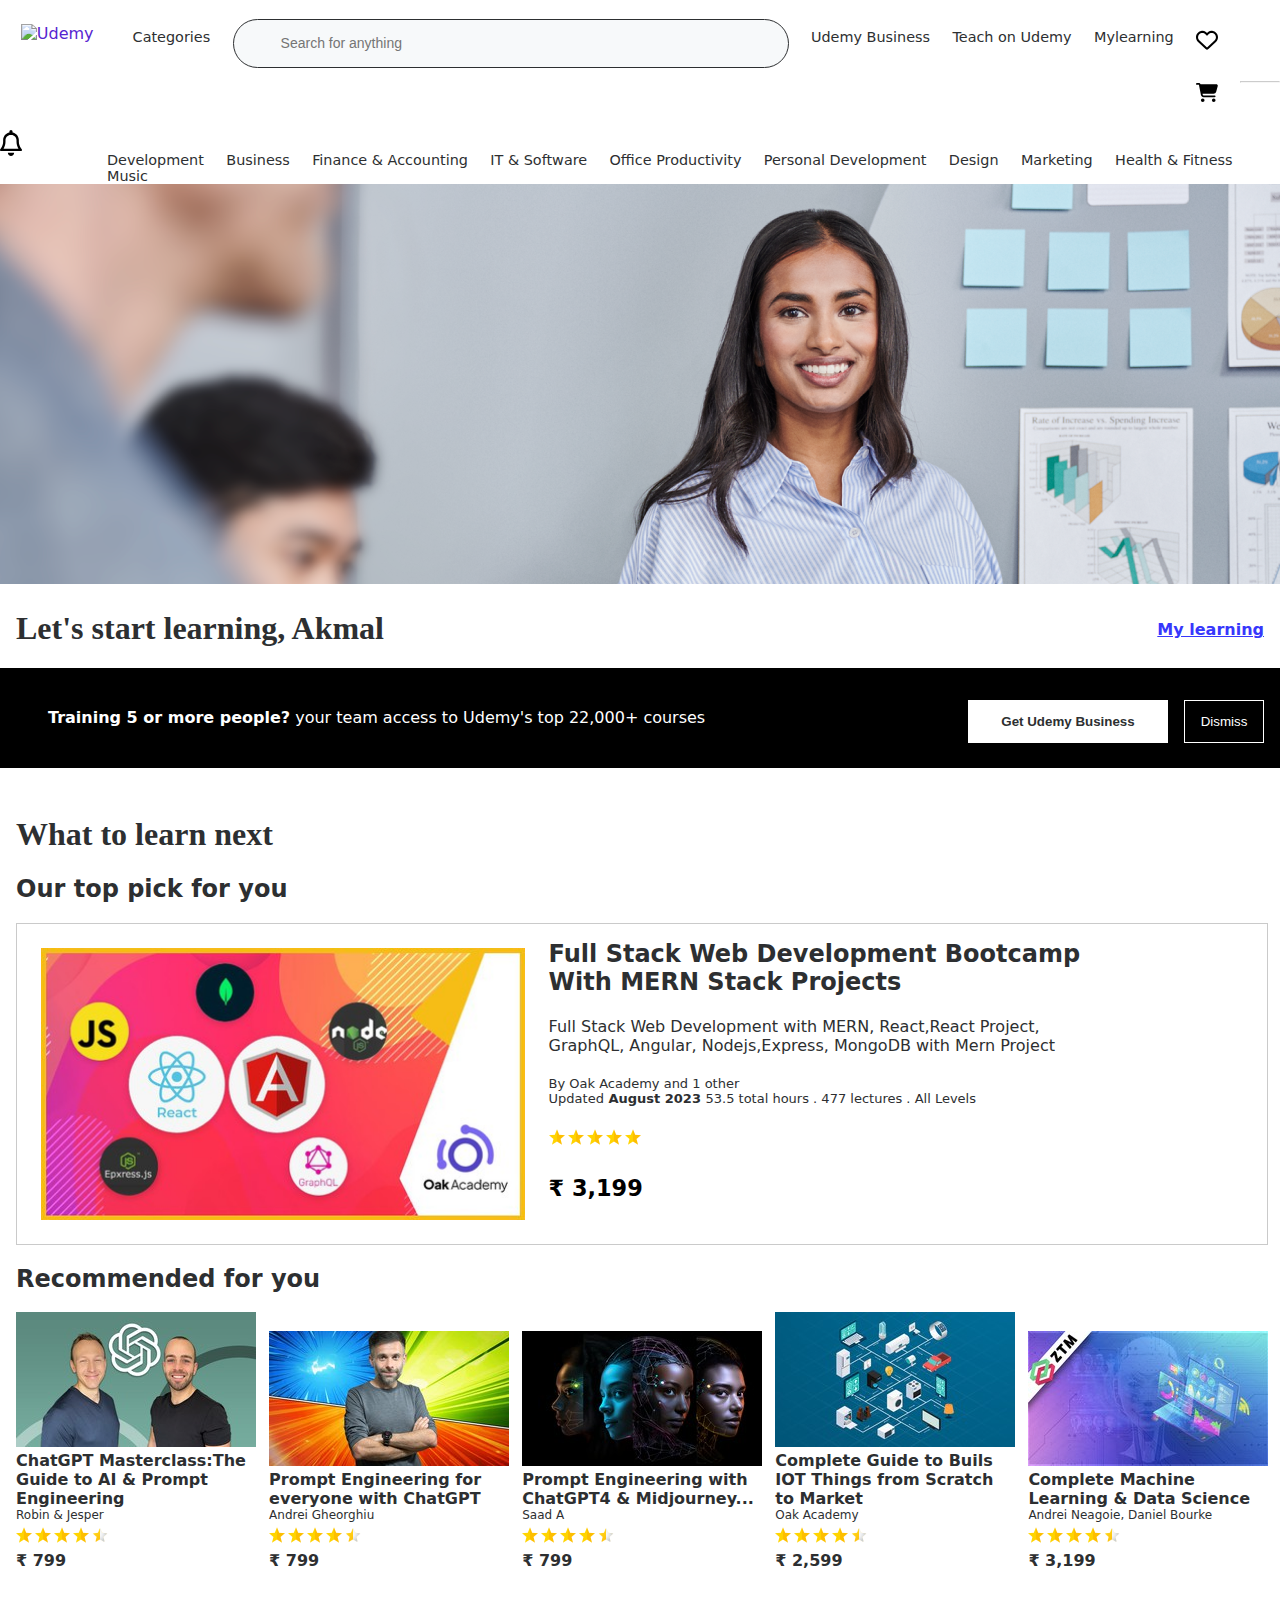
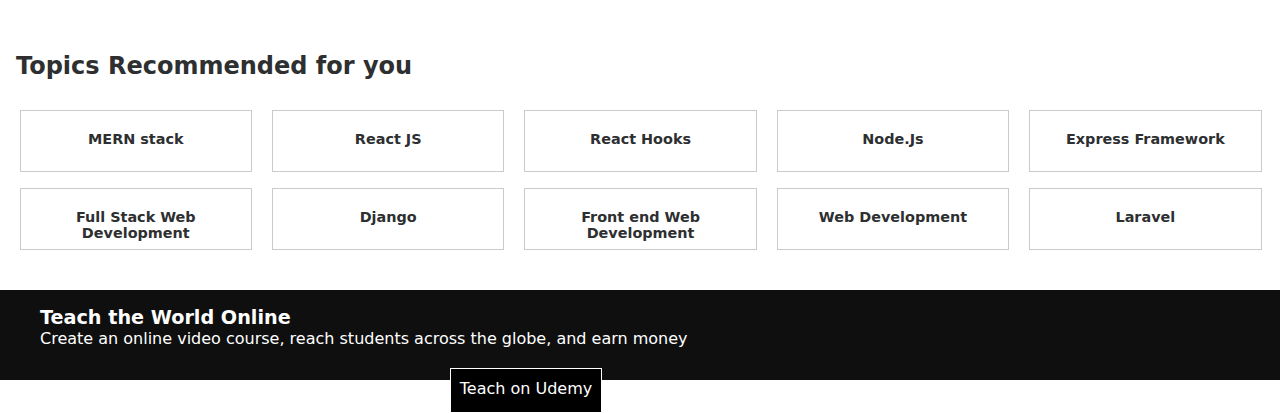
==== udemy home page/index.html @ 1640cf01 "Add files via upload" ====
<!DOCTYPE html>
<html lang="en">
<head>
    <meta charset="UTF-8">
    <meta name="viewport" content="width=device-width, initial-scale=1.0">
    <title>Online courses learn anything - Transform your life today</title>
    <link rel="stylesheet" href="styles.css">
    <link rel="icon" href="udemy_logo_icon_249323.ico">
</head>
<body>
    <div class="container">
        <header>
            <div class="header">
                <div class="logo-udemy">
                    <a href="index.html">
                        <img class="logo-img" src="https://www.udemy.com/staticx/udemy/images/v7/logo-udemy.svg" alt="Udemy" width="91" height="34" loading="lazy">
                    </a>
                </div>
                <nav class="items">
                    <a class="inline-elements" href="#"> Categories</a>
                    <div class="search-box">
                        <input type="text" placeholder="Search for anything">
                    </div>
                    <a class="inline-elements" href="#"> Udemy Business</a>
                    <a class="inline-elements" href="#"> Teach on Udemy</a>
                    <a class="inline-elements" href="#"> Mylearning</a>
                </nav>
                <div class="icons">
                    <a href="#">
                        <img class="heart" src="heart-regular.svg" alt="Favourites">
                    </a>
                </div>
                <div class="icons">
                    <a href="#">
                        <img class="cart" src="cart-shopping-solid.svg" alt="">
                    </a>
                </div>
                <div class="icons">
                    <a href="#">
                        <img class="bell" src="bell-regular.svg" alt="">
                    </a>
                </div>
            </div>
            <hr>
            <nav class="items">
                <div class="spacing">
                    <a class="outer-elements" href="#">Development</a>
                    <a class="outer-elements" href="#">Business</a>
                    <a class="outer-elements" href="#">Finance & Accounting</a>
                    <a class="outer-elements" href="#">IT & Software</a>
                    <a class="outer-elements" href="#">Office Productivity</a>
                    <a class="outer-elements" href="#">Personal Development</a>
                    <a class="outer-elements" href="#">Design</a>
                    <a class="outer-elements" href="#">Marketing</a>
                    <a class="outer-elements" href="#">Health & Fitness</a>
                    <a class="outer-elements" href="#">Music</a>
                </div>
            </nav>
        </header>
        <div class="main-content">
            <div class="wallpaper">
                <img src="wallpaper.png" alt="wallpaper">
            </div>
            <div class="learning">
                <h1>Let's start learning, Akmal</h1>
                <a href="mylearning.html">My learning</a>
            </div>
            <div class="ad-banner">
                <p><b>Training 5 or more people?</b> your team access to Udemy's top 22,000+ courses</p>
                <input class="dismiss-btn" type="button" value="Dismiss">
                <input class="Get-btn" type="button" value="Get Udemy Business">
            </div>
            <div class="learning1">
                <h1>What to learn next</h1>
                <h2>Our top pick for you</h2>
            </div>
            <div class="main-box">
                <div class="suggestion-box">
                    <img class="image-s" src="photo.jpg" alt="">
                </div>
                <div class="description">
                    <h1>Full Stack Web Development Bootcamp<br>With MERN Stack Projects </h1>
                    <h4 class="para1">Full Stack Web Development with MERN, React,React Project,<br>GraphQL, Angular, Nodejs,Express, MongoDB with Mern Project</h4>
                    <h4 class="para2">By Oak Academy and 1 other<br>Updated<span> August 2023 </span> 53.5 total hours . 477 lectures . All Levels</h4>
                    <div class="star">
                        <img class="add-star" src="star.png" alt="">
                        <img class="add-star" src="star.png" alt="">
                        <img class="add-star" src="star.png" alt="">
                        <img class="add-star" src="star.png" alt="">
                        <img class="add-star" src="star.png" alt="">
                    </div>
                    <div class="price">&#8377; 3,199</div>
                </div>
            </div>
            <h2 class="recommend">Recommended for you</h2>
            <div class="recommended-section">
                <div class="course-card">
                    <div class="image-card">
                        <img src="udemy1.jpg" alt="">
                    </div>
                    <div class="course-head">
                        ChatGPT Masterclass:The Guide to AI & Prompt Engineering
                    </div>
                    <div class="tutor"> 
                        Robin & Jesper
                    </div>
                    <div class="star">
                        <img class="add-star" src="star.png" alt="">
                        <img class="add-star" src="star.png" alt="">
                        <img class="add-star" src="star.png" alt="">
                        <img class="add-star" src="star.png" alt="">
                        <img class="add-star" src="icons8-star-half-empty-48.png" alt="">
                    </div>
                    <div class="card-price">&#8377; 799</div>
                </div>
                <div class="course-card">
                    <div class="image-card">
                        <img src="udemy2.jpg" alt="">
                    </div>
                    <div class="course-head">
                        Prompt Engineering for everyone with ChatGPT
                    </div>
                    <div class="tutor"> 
                        Andrei Gheorghiu
                    </div>
                    <div class="star">
                        <img class="add-star" src="star.png" alt="">
                        <img class="add-star" src="star.png" alt="">
                        <img class="add-star" src="star.png" alt="">
                        <img class="add-star" src="star.png" alt="">
                        <img class="add-star" src="icons8-star-half-empty-48.png" alt="">
                    </div>
                    <div class="card-price">&#8377; 799</div>
                </div>
                <div class="course-card">
                    <div class="image-card">
                        <img src="udemy3.jpg" alt="">
                    </div>
                    <div class="course-head">
                        Prompt Engineering with ChatGPT4 & Midjourney...
                    </div>
                    <div class="tutor"> 
                        Saad A
                    </div>
                    <div class="star">
                        <img class="add-star" src="star.png" alt="">
                        <img class="add-star" src="star.png" alt="">
                        <img class="add-star" src="star.png" alt="">
                        <img class="add-star" src="star.png" alt="">
                        <img class="add-star" src="icons8-star-half-empty-48.png" alt="">
                    </div>
                    <div class="card-price">&#8377; 799</div>
                </div>
                <div class="course-card">
                    <div class="image-card">
                        <img src="udemy4.jpg" alt="">
                    </div>
                    <div class="course-head">
                        Complete Guide to Buils IOT Things from Scratch to Market
                    </div>
                    <div class="tutor">
                        Oak Academy
                    </div>
                    <div class="star">
                        <img class="add-star" src="star.png" alt="">
                        <img class="add-star" src="star.png" alt="">
                        <img class="add-star" src="star.png" alt="">
                        <img class="add-star" src="star.png" alt="">
                        <img class="add-star" src="icons8-star-half-empty-48.png" alt="">
                    </div>
                    <div class="card-price">&#8377; 2,599</div>
                </div>
                <div class="course-card">
                    <div class="image-card">
                        <img src="udemy5.jpg" alt="">
                    </div>
                    <div class="course-head">
                        Complete Machine Learning & Data Science
                    </div>
                    <div class="tutor"> 
                        Andrei Neagoie, Daniel Bourke
                    </div>
                    <div class="star">
                        <img class="add-star" src="star.png" alt="">
                        <img class="add-star" src="star.png" alt="">
                        <img class="add-star" src="star.png" alt="">
                        <img class="add-star" src="star.png" alt="">
                        <img class="add-star" src="icons8-star-half-empty-48.png" alt="">
                    </div>
                    <div class="card-price">&#8377; 3,199</div>
                </div>
            </div>
            <h2 class="recommend">Topics Recommended for you</h2>
            <div class="topics-box">
                <a class="topics" href="#">MERN stack</a>
                <a class="topics" href="#">React JS</a>
                <a class="topics" href="#">React Hooks</a>
                <a class="topics" href="#">Node.Js</a>
                <a class="topics" href="#">Express Framework</a>
                <a class="topics" href="#">Full Stack Web Development</a>
                <a class="topics" href="#">Django</a>
                <a class="topics" href="#">Front end Web Development</a>
                <a class="topics" href="#">Web Development</a>
                <a class="topics" href="#">Laravel</a>
            </div>
        </div>
        <footer>
            <div class="footer">
                <div class="upper-footer">
                    <div class="heading-description">
                        <div class="heading">Teach the World Online</div>
                        <div class="footer-description">Create an online video course, reach students across the globe, and earn money</div>
                    </div>
                    <div class="teach-btn">
                         <div class="teach-udemy">Teach on Udemy</div>
                    </div>
                </div>
            </div> 
         </footer>
    </div>
</body>
</html>
---- udemy home page/styles.css ----
html, body{
    margin: 0;
    padding: 0;
    box-sizing: border-box;
    font-family: system-ui, -apple-system, BlinkMacSystemFont, 'Segoe UI', Roboto, Oxygen, Ubuntu, Cantarell, 'Open Sans', 'Helvetica Neue', Helvetica, Arial, sans-serif;
}

.container{
    width: 100%;
    height: 1500px;
}

.header{
    width: 100%;
    height: 73px;
    background-color: #fff;
}

.logo-img{
    padding-top: 1.5rem;
    padding-left: 1.3rem;
    padding-right: 1.3rem;
    float: left;
}

.items{
    float: left;
}

.inline-elements{
    float: left;
    padding-right: 1.4rem;
    padding-top: 1.8rem;
    font-size: 0.9rem;
    color: #2d2f31;
    font-weight: normal;
    text-decoration: none;
}

.search-box{
    float: left;
    padding-top: 1.2rem;
}

::placeholder{
    padding-left: 45px;
    font-size: 14px;
}

div.search-box input{
    width: 550px;
    height: 45px;
    margin-right: 1.4rem;
    background-color: #f7f9fa;
    border-radius: 1.9rem;
    border: solid;
    border-width: thin;
    border-color: #2d2f31;
}

.icons{
    float: left;
    width: 22px;
    height: 22px;
    padding-top: 1.8rem;
    padding-right: 1.4rem;
}

img.cart{
    padding-top: 3px;
}

hr{
    opacity: 0.5;
}

.spacing{
    padding-left: 107px;
    text-align: center;
}

.outer-elements{
    float: left;
    padding-right: 1.4rem;
    font-size: 0.9rem;
    color: #2d2f31;
    font-weight: normal;
    text-decoration: none;
}

a:hover {
    color: #5624d0;
}

.main-content{
    width: 100%;
    height: auto;
}

.wallpaper{
    padding-top: 2rem;
}

.learning{
    justify-content: space-between;
    display: flex;
    color: #2d2f31;
}

div.learning h1{
    font-family: 'Times New Roman', Times, serif;
    margin-left: 1rem;
}

div.learning a{
    margin-top: 2rem;
    margin-right: 1rem;
    font-weight: bolder;
    color: rgb(55, 55, 252);
}

div.learning a:hover{
    color: #0000ff;
}

.ad-banner{
    width: 100%;
    height: 100px;
    background-color: #000;
}

div.ad-banner p{
    padding: 1.5rem 3rem;
    color: #fff;
    float: left;
}

.dismiss-btn{
    background-color: #000;
    color: #fff;
    border-color: #fff;
    border: solid;
    border-width: thin;
    width: 80px;
}

.Get-btn{
    background-color: #fff;
    color: #2d2f31;
    border: none;
    font-weight: 800;
    width: 200px;
}

.dismiss-btn:hover{
    background-color: #2d2f31;
}

.Get-btn:hover{
    background-color: #d1d0d0;
}

div.ad-banner input{
    float: right;
    height: 2.7rem;
    margin-top: 2rem;
    margin-right: 1rem;
    cursor: pointer;
}

div.learning1 h1{
    font-family: 'Times New Roman', Times, serif;
}

.learning1{
    margin-left: 1rem;
    margin-top: 3rem;
    color: #2d2f31;
}

div.main-box{
    width: 1250px; 
    height: 320px;
    border-color: #000;
    background-color: #fff;
    border: solid rgba(150, 150, 150, 0.5);
    border-width: thin;
    margin: 0rem 1rem;
    display: flex;
    cursor: pointer;
}

div.main-box:hover{
    background-color: #ececec;
}

.image-s{
    padding: 1.5rem;   
}

.suggestion-box{
    display: flex;
}

div.description h1{
    color: #2d2f31;
    font-size: 24px;
}

.para1{
    color: #2d2f31;
    font-size: 16px;
    font-weight: normal;
}

.para2{
    color: #2d2f31;
    font-size: 13px;
    font-weight: normal;
}

div.description span{
    font-weight: bold;
    
}

div.star{
    display: flex;
}

.add-star{
    width: 16px;
    height: 16px;
    margin-right: 3px;
    padding-top: 5px;
}

div.price{
    padding-top: 30px;
    font-weight: 700;
    font-size: 1.4rem;
}

h2.recommend{
    margin-left: 1rem;
    color: #2d2f31;
}


div.recommended-section{
    margin-left: 1rem;
    width: 100%;
    height: 320px;
    color: #2d2f31;
}

div.course-card{
    width: 240px;
    height: 320px;
    padding-right: 8px;
    display: inline-block;
}


div.image-card img{
    cursor: pointer;
}

div.image-card img:hover{
    opacity: 0.8;
}


div.course-head{
    font-weight: 700;
    font-size: 1rem;
}

div.tutor{
    font-weight: normal;
    font-size:12px;
}

div.card-price{
    padding-top: 8px;
    font-weight: 700;
    font-size: 16px;
}

div.topics-box{
    width: 100%;
    height: 160px;
    margin: 0rem 0.6rem;
    background-color: #fff;
    padding: 10px;
}

.topics{
    width: 18%;
    height: 40px;
    padding-top: 20px;
    background-color:#fff;
    float: left;
    margin-right: 20px;
    margin-bottom: 1rem;
    text-align: center;
    font-size: 0.9rem;
    font-weight: 700;
    border-color: #000;
    border: solid rgba(150, 150, 150, 0.5);
    border-width: thin;
    text-decoration: none;
    color: #2d2f31;
}

.topics:hover{
    background-color: #e9e9e9;
    color: #2d2f31;
}

div.footer{
    width: 100%;
    height: 90px;
    margin-top: 10px;
    background-color: #0f0f0f;
}


div.heading-description{
    padding: 1rem 2.5rem 0rem;
    float: left;
}

div.heading{
    color: #fff;
    font-size: larger;
    font-weight: 700;
}

div.footer-description{
    color: #fff;
    font-size: medium;
}

.teach-udemy{
    width: 150px;
    height: 25px;
    background-color: #000;
    color: #fff;
    border-color: #fff;
    border: solid;
    border-width: thin;
    text-align: center;
    padding-top: 10px;
    padding-bottom: 8px;
    float: left;
    margin-left: 450px;
    margin-top: 20px;
}
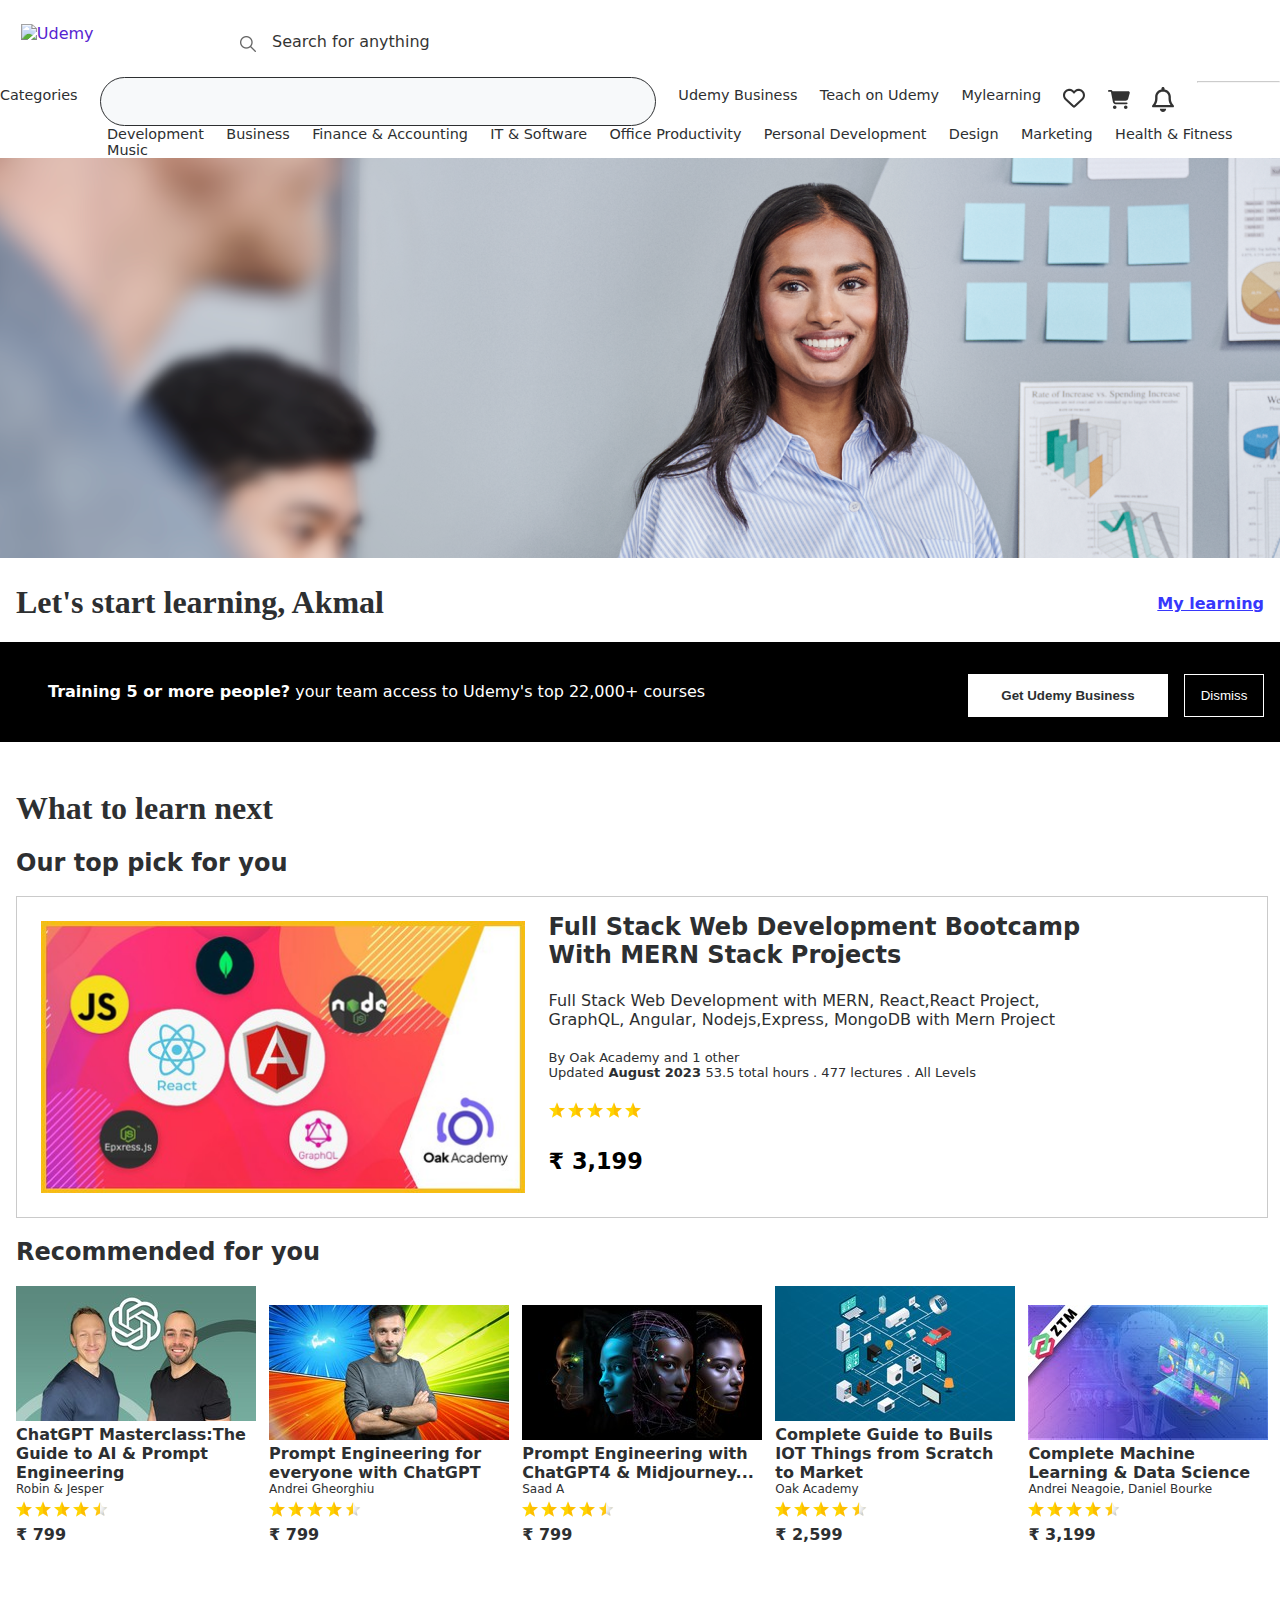
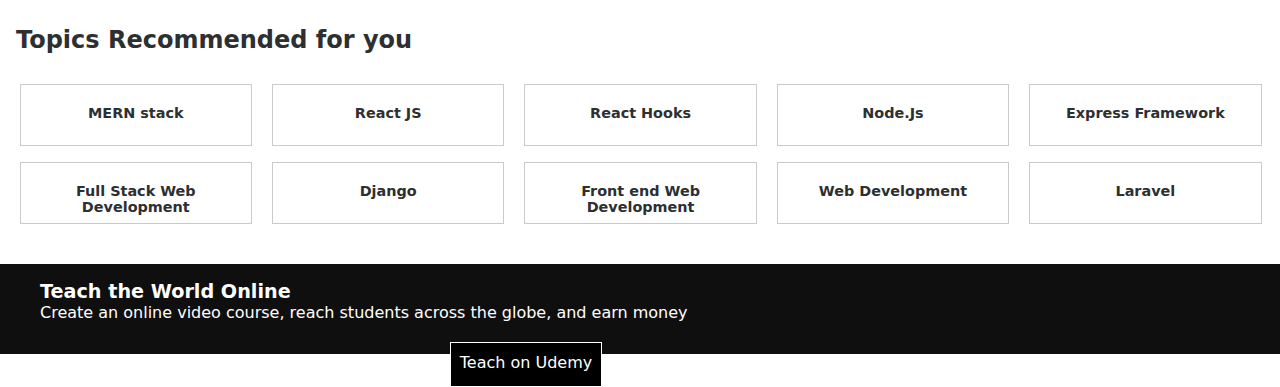
==== commit fd7dc103: "Add files via upload" ====
--- a/udemy home page/index.html
+++ b/udemy home page/index.html
@@ -18,28 +18,31 @@
                 </div>
                 <nav class="items">
                     <a class="inline-elements" href="#"> Categories</a>
+                    <img src="search.png" class="search" alt="">
                     <div class="search-box">
-                        <input type="text" placeholder="Search for anything">
+                        <input type="text">
+                        <span>Search for anything</span>
                     </div>
                     <a class="inline-elements" href="#"> Udemy Business</a>
                     <a class="inline-elements" href="#"> Teach on Udemy</a>
                     <a class="inline-elements" href="#"> Mylearning</a>
+
+                    <div class="icons">
+                        <a href="#">
+                            <img class="heart" src="heart-regular.svg" alt="Favourites">
+                        </a>
+                    </div>
+                    <div class="icons">
+                        <a href="#">
+                            <img class="cart" src="cart-shopping-solid.svg" alt="">
+                        </a>
+                    </div>
+                    <div class="icons">
+                        <a href="#">
+                            <img class="bell" src="bell-regular.svg" alt="">
+                        </a>
+                    </div>
                 </nav>
-                <div class="icons">
-                    <a href="#">
-                        <img class="heart" src="heart-regular.svg" alt="Favourites">
-                    </a>
-                </div>
-                <div class="icons">
-                    <a href="#">
-                        <img class="cart" src="cart-shopping-solid.svg" alt="">
-                    </a>
-                </div>
-                <div class="icons">
-                    <a href="#">
-                        <img class="bell" src="bell-regular.svg" alt="">
-                    </a>
-                </div>
             </div>
             <hr>
             <nav class="items">
@@ -206,17 +209,15 @@
         </div>
         <footer>
             <div class="footer">
-                <div class="upper-footer">
-                    <div class="heading-description">
-                        <div class="heading">Teach the World Online</div>
-                        <div class="footer-description">Create an online video course, reach students across the globe, and earn money</div>
-                    </div>
-                    <div class="teach-btn">
-                         <div class="teach-udemy">Teach on Udemy</div>
-                    </div>
+                <div class="heading-description">
+                    <div class="heading">Teach the World Online</div>
+                    <div class="footer-description">Create an online video course, reach students across the globe, and earn money</div>
+                </div>
+                <div class="teach-btn">
+                     <div class="teach-udemy">Teach on Udemy</div>
                 </div>
             </div> 
-         </footer>
+        </footer>
     </div>
 </body>
 </html>--- a/udemy home page/styles.css
+++ b/udemy home page/styles.css
@@ -27,6 +27,23 @@
     float: left;
 }
 
+img.search{
+    position: absolute;
+    width: 1rem;
+    top: 2.25rem;
+    left: 15rem;
+    opacity: 0.6;
+}
+
+
+div.search-box input ~ span{
+    position: absolute;
+    left: 17rem;
+    top: 2rem;
+    opacity: 0.8;
+    pointer-events: none;
+}
+
 .inline-elements{
     float: left;
     padding-right: 1.4rem;
@@ -42,10 +59,6 @@
     padding-top: 1.2rem;
 }
 
-::placeholder{
-    padding-left: 45px;
-    font-size: 14px;
-}
 
 div.search-box input{
     width: 550px;
@@ -64,6 +77,12 @@
     height: 22px;
     padding-top: 1.8rem;
     padding-right: 1.4rem;
+    opacity: 0.8;
+    cursor: pointer;
+}
+
+.icons:hover{
+    opacity: 1;
 }
 
 img.cart{
@@ -356,4 +375,9 @@
     float: left;
     margin-left: 450px;
     margin-top: 20px;
-}
+    cursor: pointer;
+}
+
+.teach-udemy:hover{
+    background-color:  #2d2f31;
+}
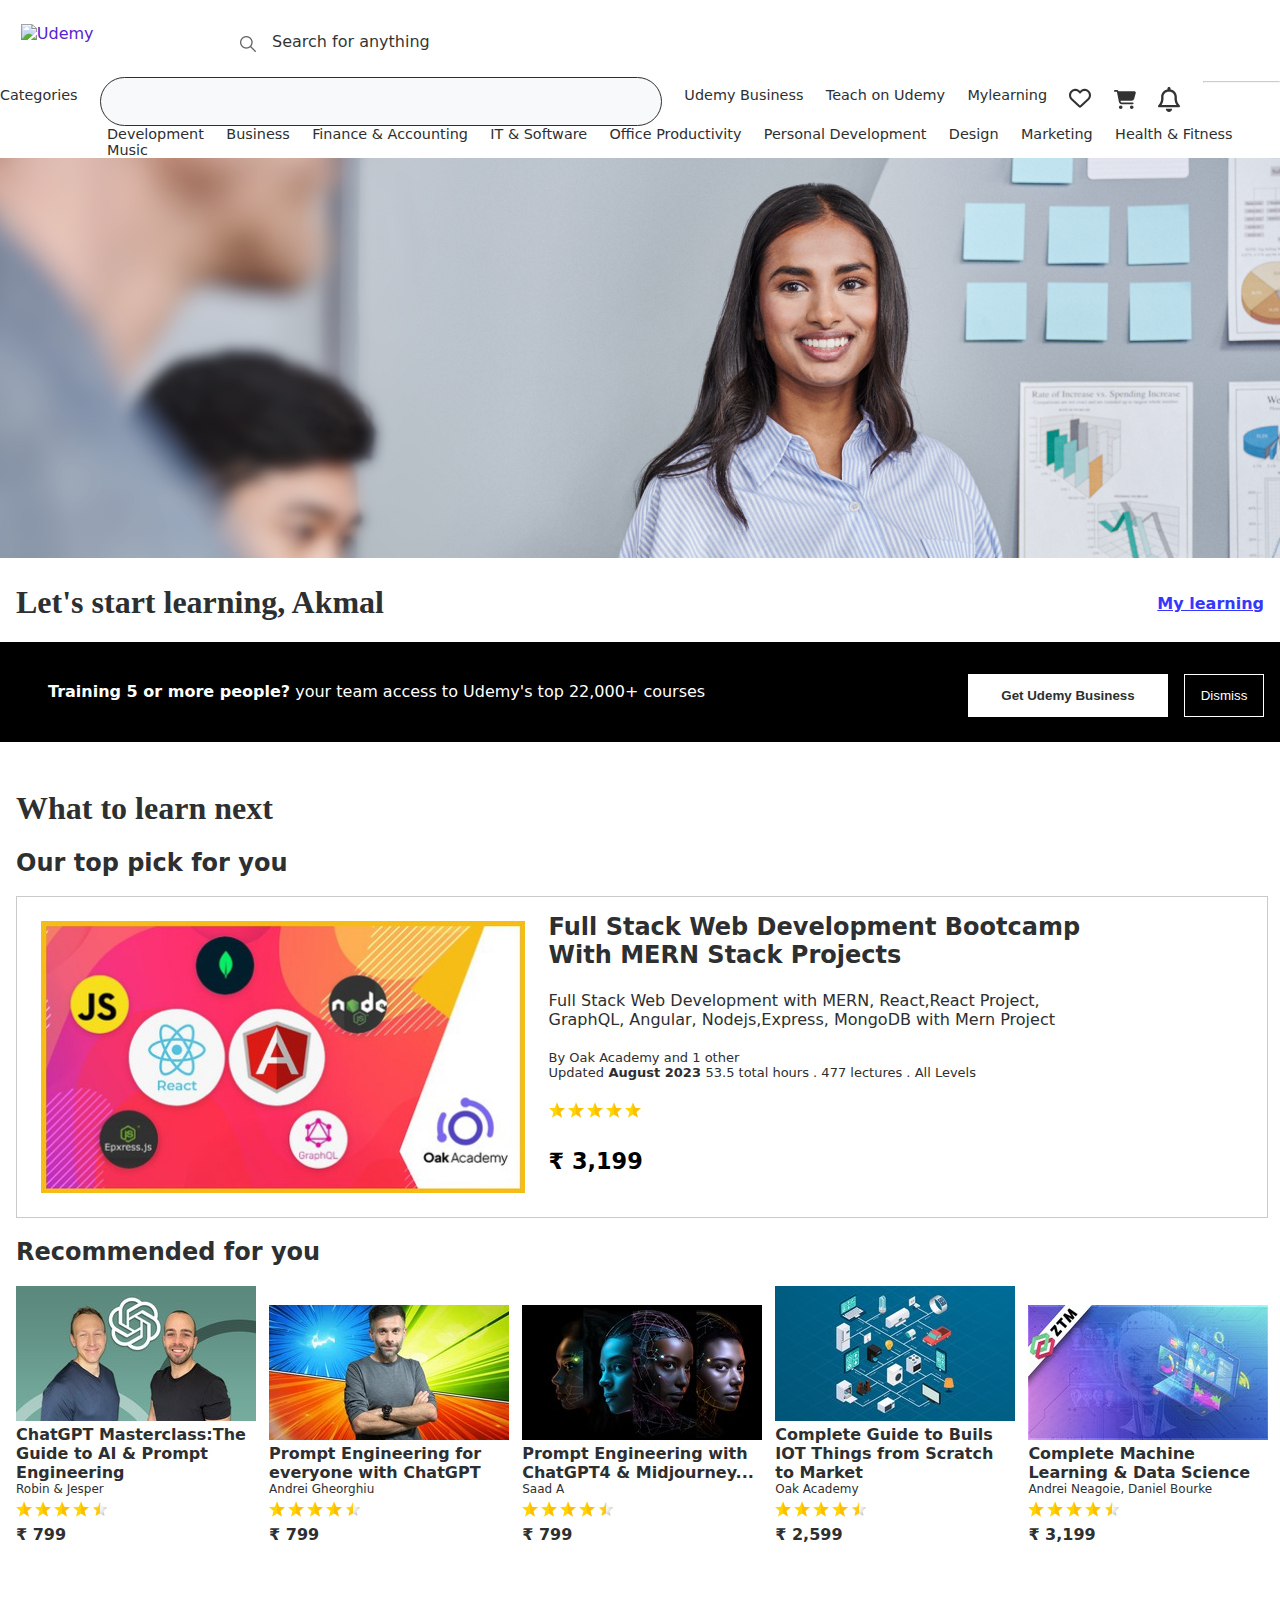
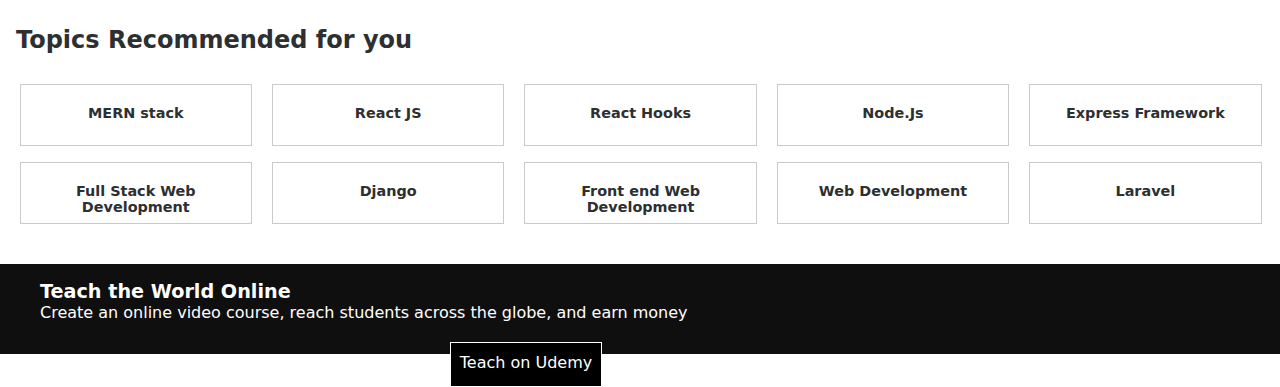
==== commit 0df71e54: "Add files via upload" ====
--- a/udemy home page/index.html
+++ b/udemy home page/index.html
@@ -214,7 +214,7 @@
                     <div class="footer-description">Create an online video course, reach students across the globe, and earn money</div>
                 </div>
                 <div class="teach-btn">
-                     <div class="teach-udemy">Teach on Udemy</div>
+                     <div class="teach-udemy"><a href="#">Teach on Udemy</a></div>
                 </div>
             </div> 
         </footer>
--- a/udemy home page/styles.css
+++ b/udemy home page/styles.css
@@ -35,6 +35,17 @@
     opacity: 0.6;
 }
 
+div.search-box input{
+    width: 510px;
+    height: 45px;
+    padding-left: 3rem;
+    margin-right: 1.4rem;
+    background-color: #f7f9fa;
+    border-radius: 1.9rem;
+    border: solid;
+    border-width: thin;
+    border-color: #2d2f31;
+}
 
 div.search-box input ~ span{
     position: absolute;
@@ -44,6 +55,11 @@
     pointer-events: none;
 }
 
+div.search-box input:focus ~ span{
+    opacity: 0;
+    transition: all ease 0.3s;
+}
+
 .inline-elements{
     float: left;
     padding-right: 1.4rem;
@@ -57,18 +73,6 @@
 .search-box{
     float: left;
     padding-top: 1.2rem;
-}
-
-
-div.search-box input{
-    width: 550px;
-    height: 45px;
-    margin-right: 1.4rem;
-    background-color: #f7f9fa;
-    border-radius: 1.9rem;
-    border: solid;
-    border-width: thin;
-    border-color: #2d2f31;
 }
 
 .icons{
@@ -381,3 +385,8 @@
 .teach-udemy:hover{
     background-color:  #2d2f31;
 }
+
+.teach-udemy a{
+    text-decoration: none !important;
+    color: #fff;
+}